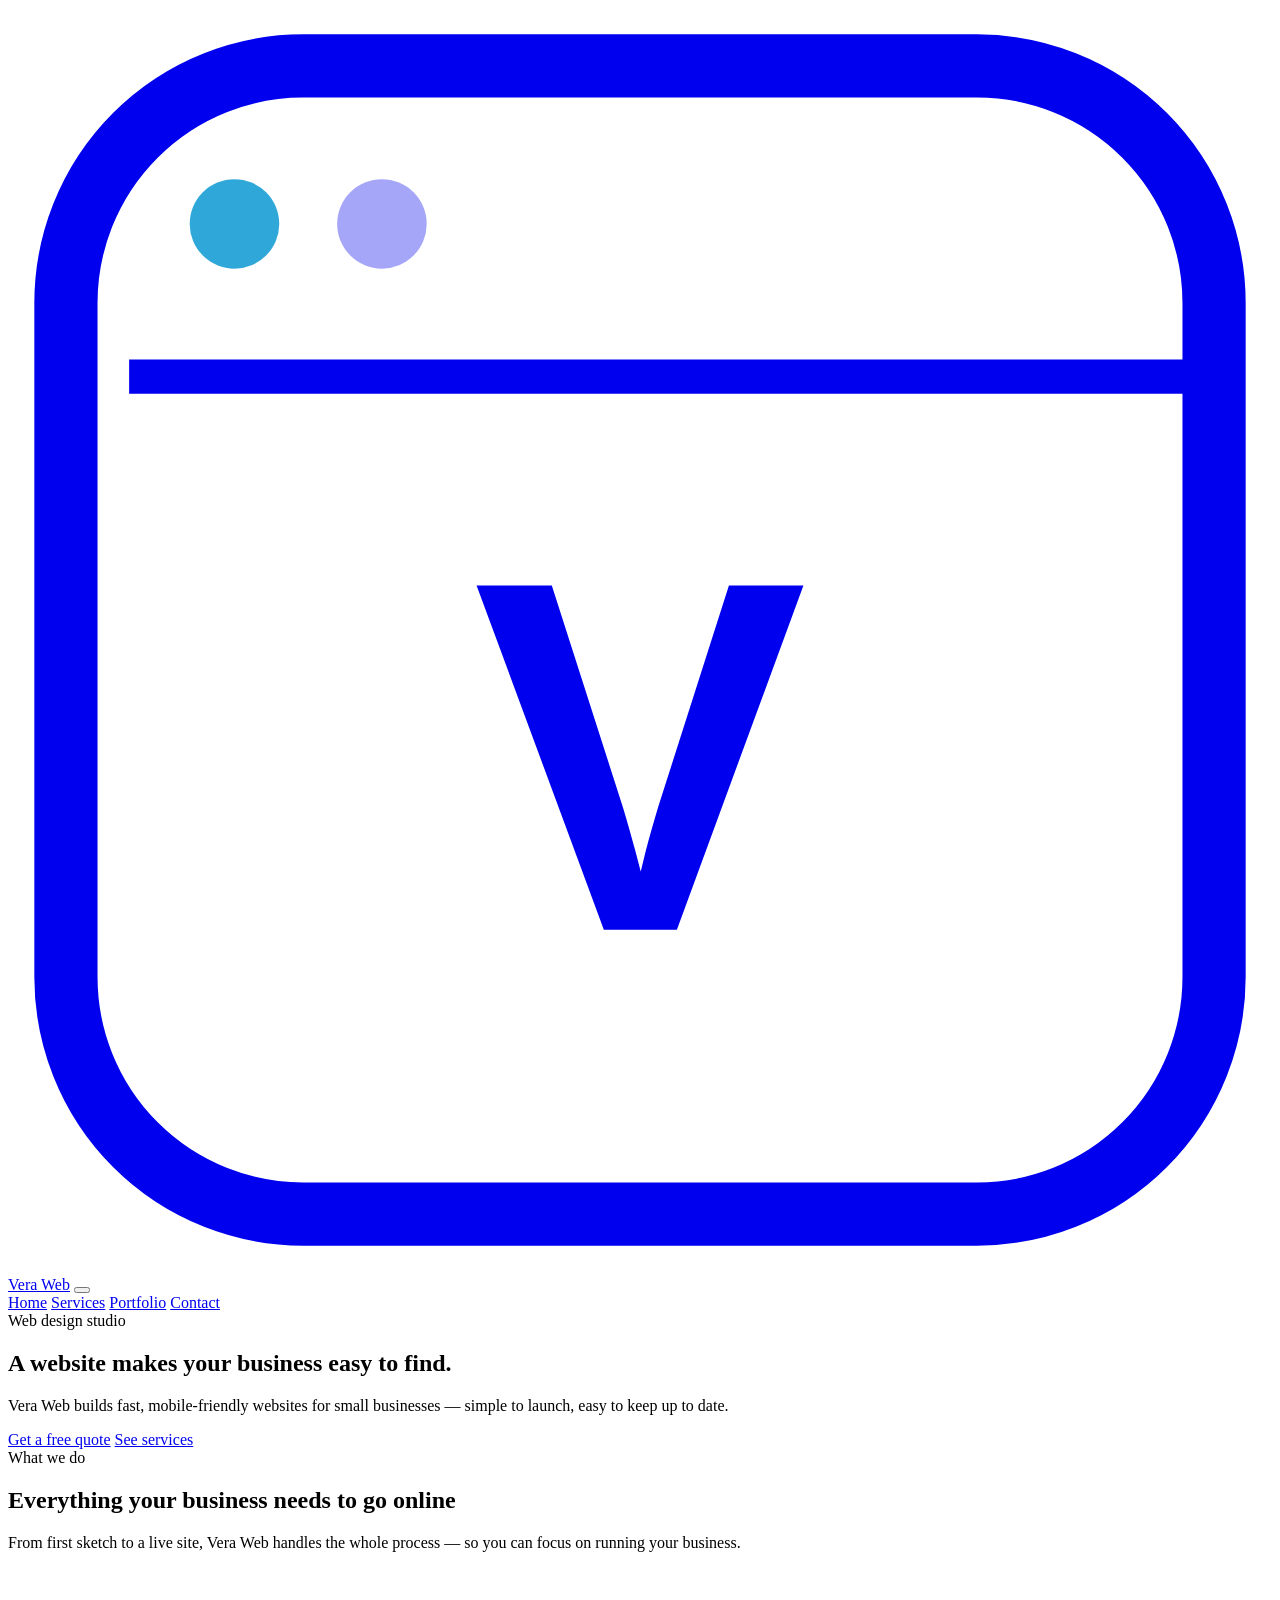
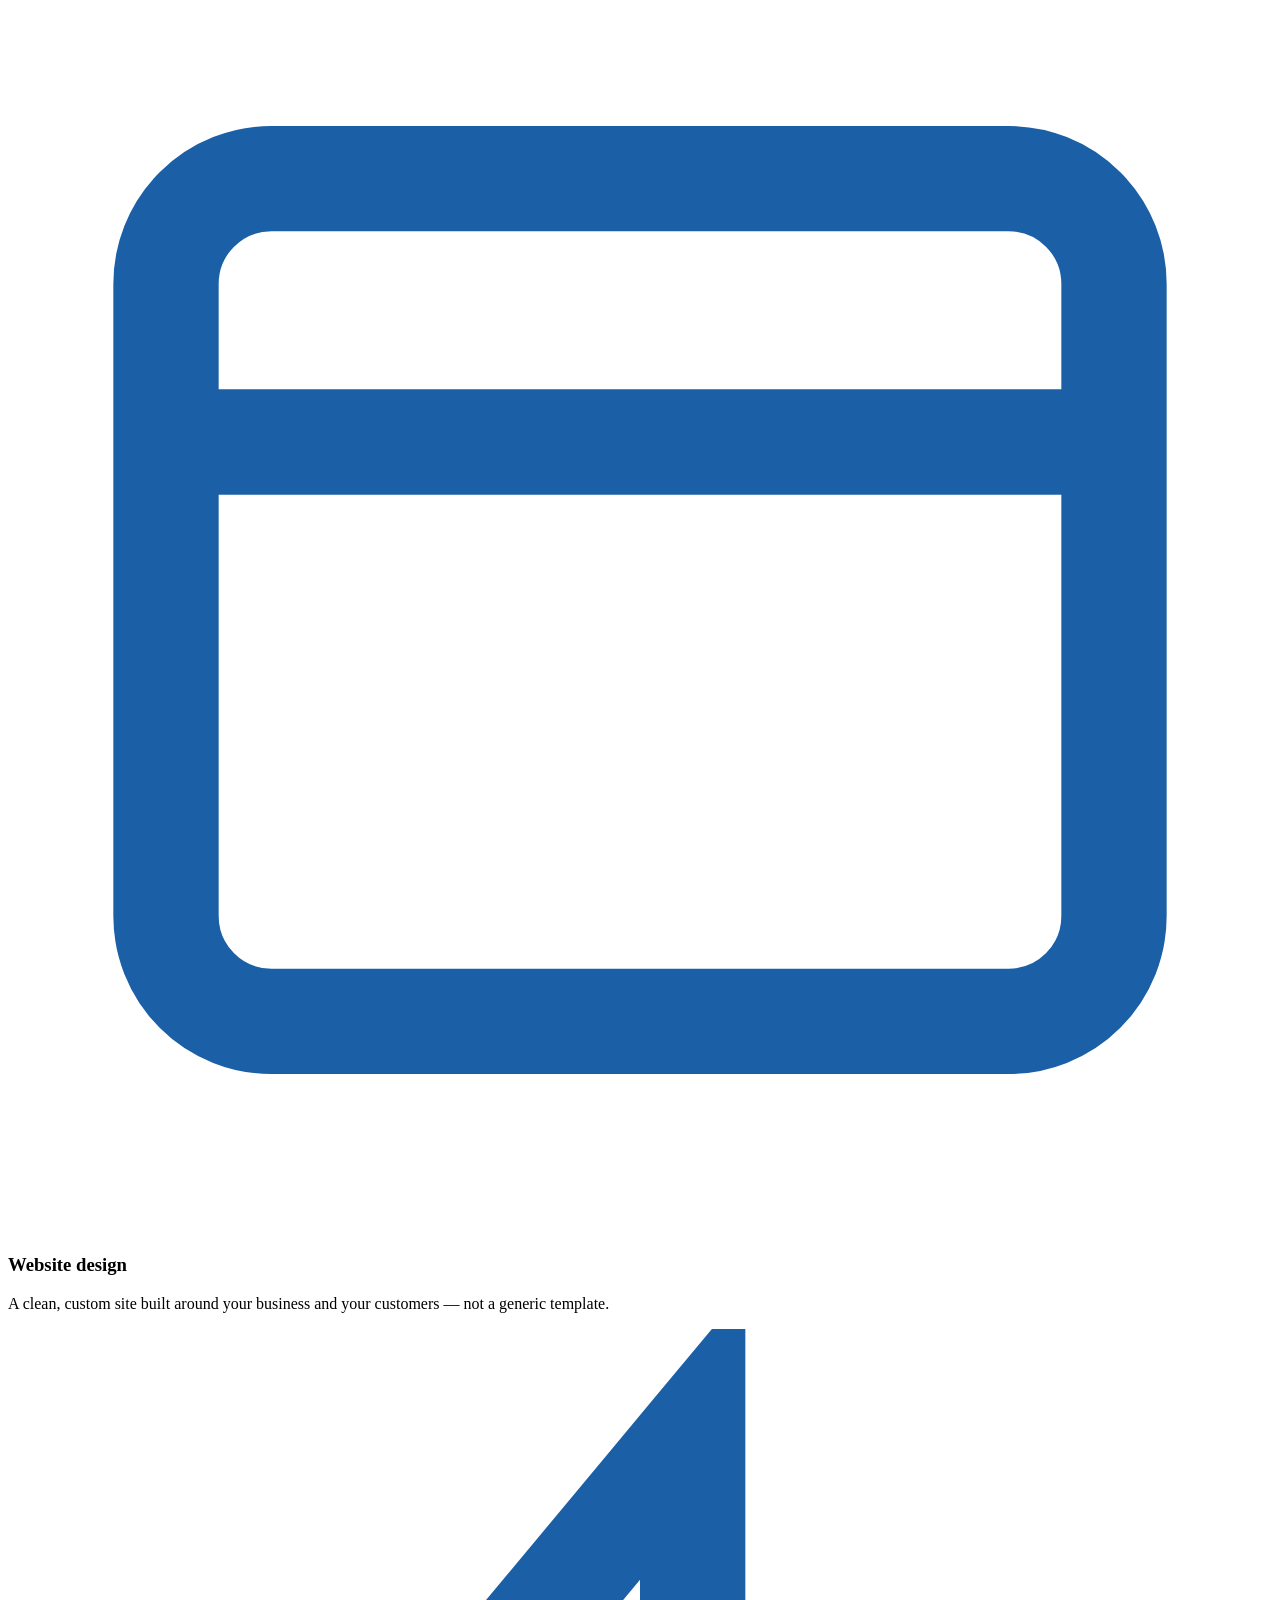
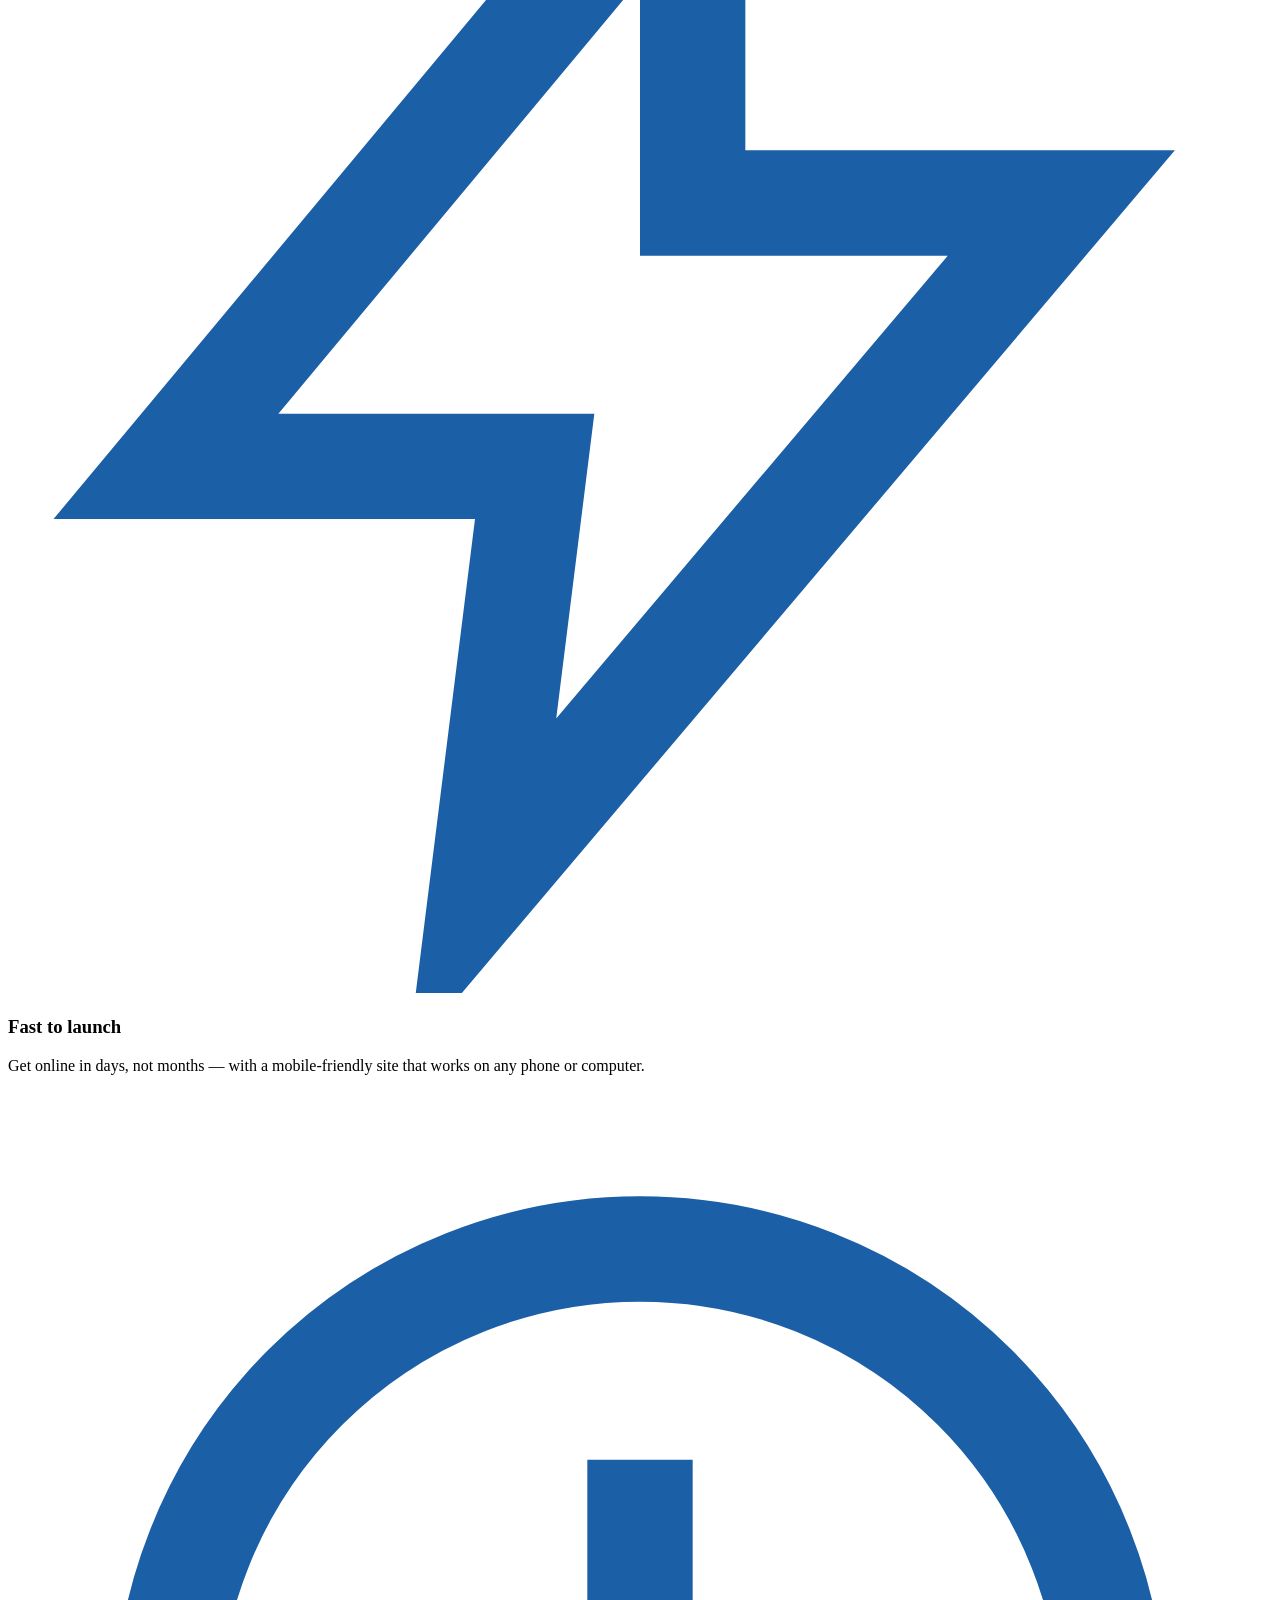
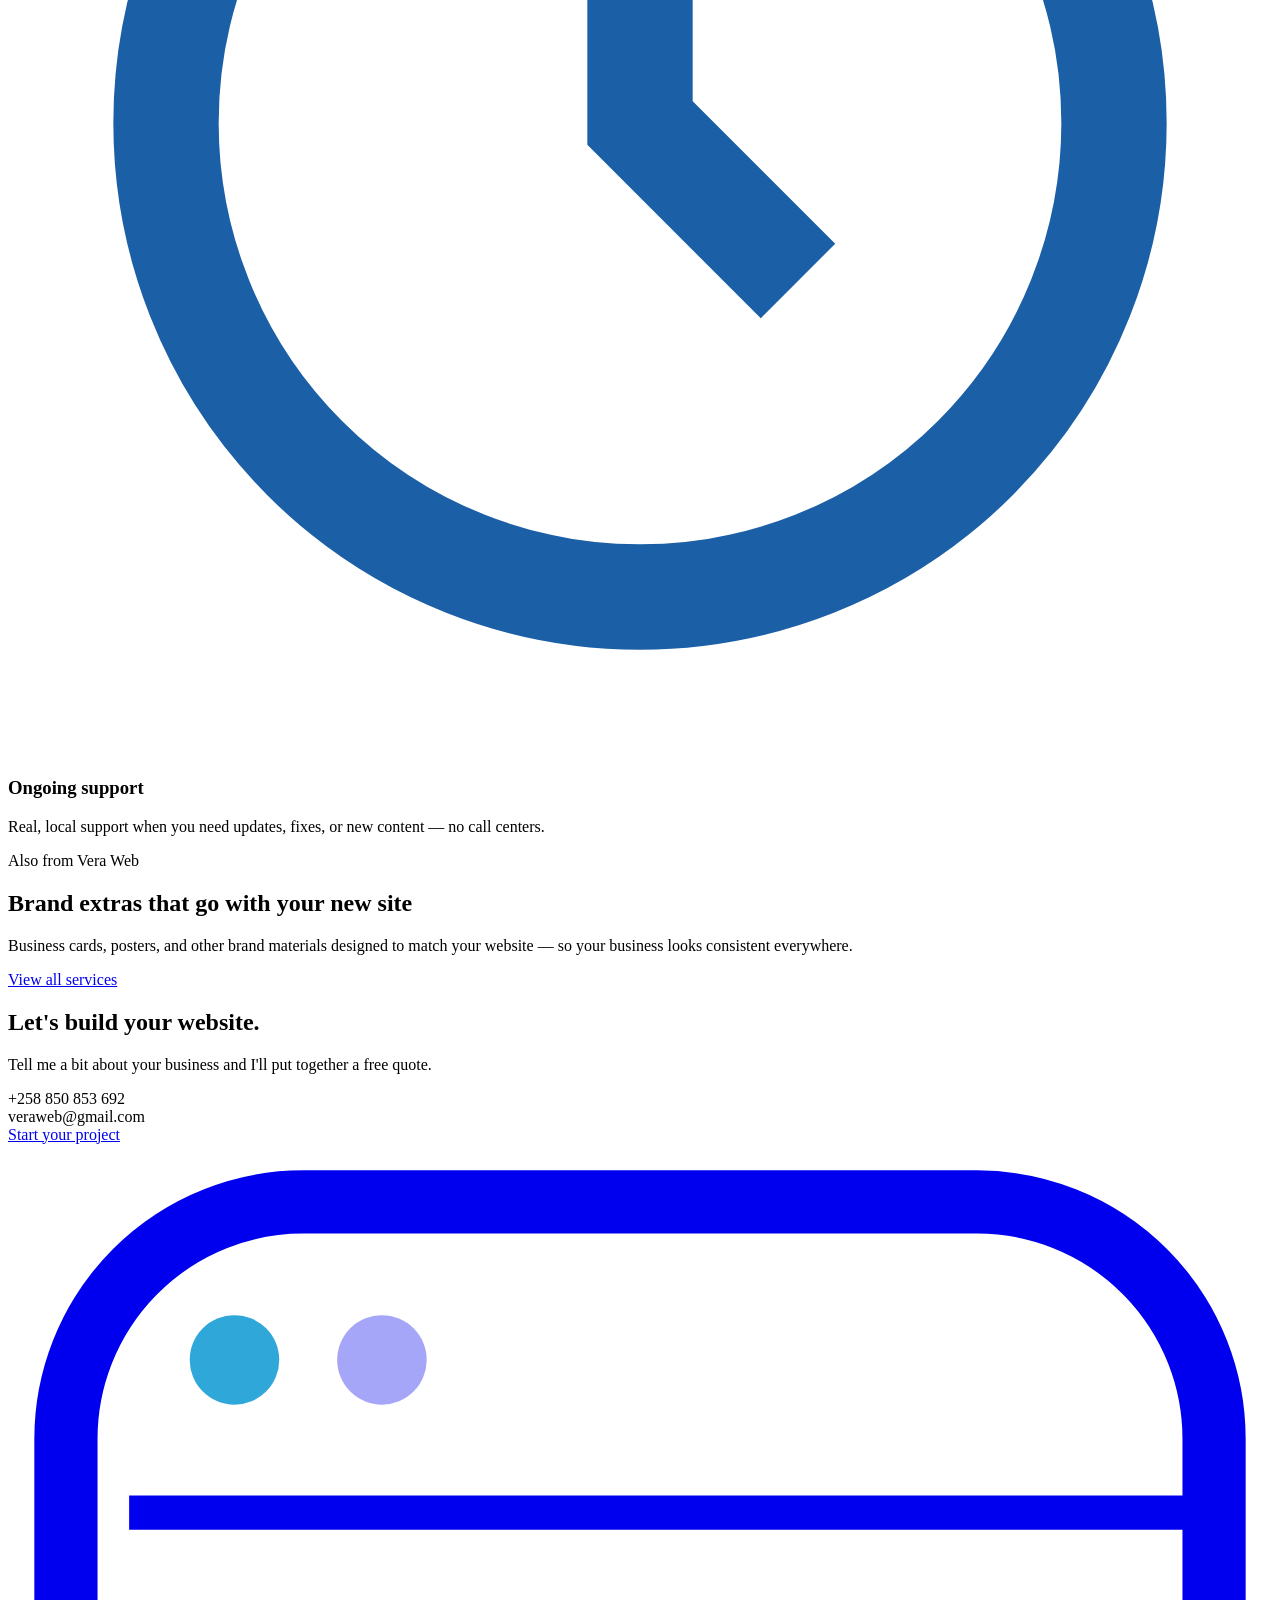
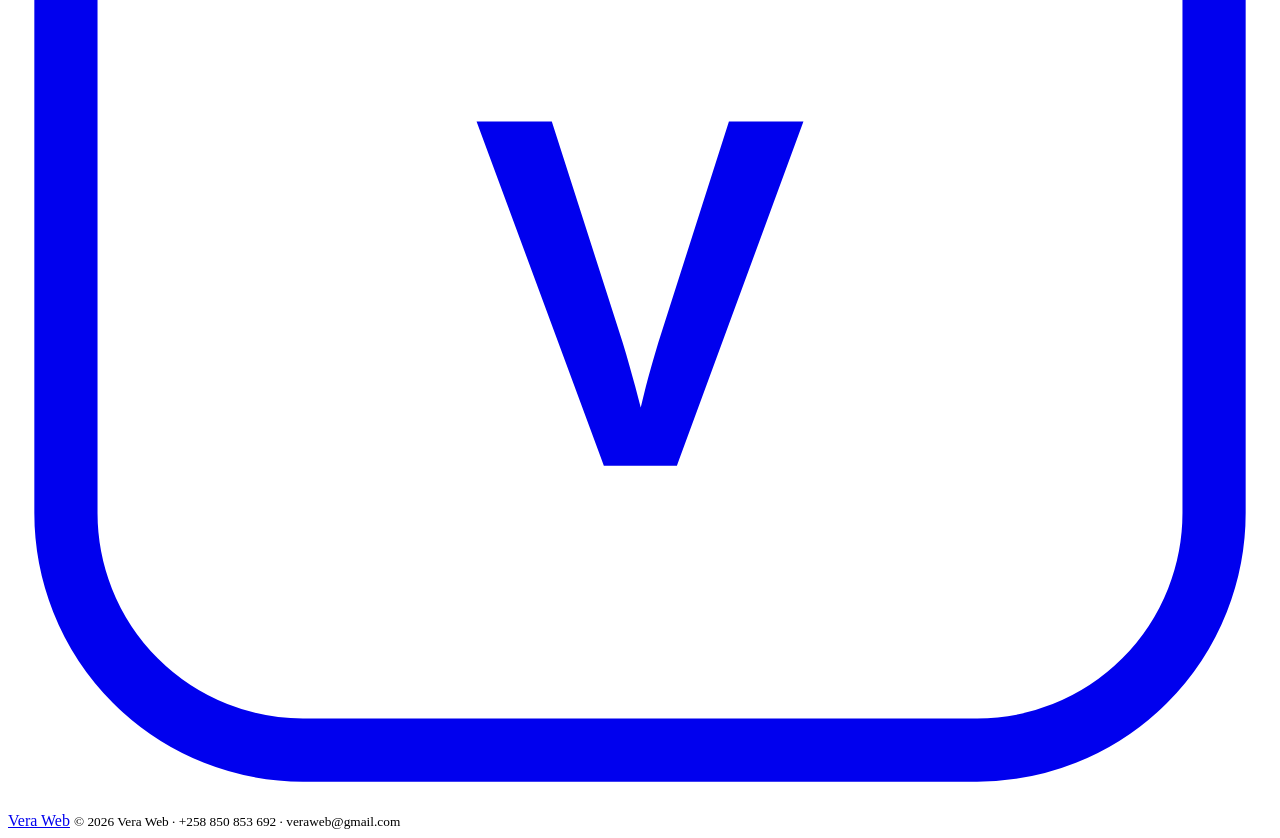
==== index.html @ dc4dde9e "Add files via upload" ====
<!DOCTYPE html>
<html lang="en">
<head>
<meta charset="UTF-8">
<meta name="viewport" content="width=device-width, initial-scale=1.0">
<title>Home · Vera Web</title>
<meta name="description" content="Vera Web builds fast, mobile-friendly websites for small businesses.">
<link rel="stylesheet" href="css/style.css">
</head>
<body>

  <header class="site">
    <div class="bar">
      <a href="index.html" class="brand"><svg viewBox="0 0 48 48" xmlns="http://www.w3.org/2000/svg" aria-hidden="true">
  <rect x="2.2" y="2.2" width="43.6" height="43.6" rx="9" fill="none" stroke="currentColor" stroke-width="2.4"/>
  <line x1="4.6" y1="14" x2="45.4" y2="14" stroke="currentColor" stroke-width="1.3"/>
  <circle cx="8.6" cy="8.2" r="1.7" fill="#2FA8D9"/>
  <circle cx="14.2" cy="8.2" r="1.7" fill="currentColor" opacity=".35"/>
  <text x="24" y="35" text-anchor="middle" font-family="Poppins, sans-serif" font-weight="700" font-size="19" fill="currentColor">V</text>
</svg> Vera Web</a>
      <button class="nav-toggle" aria-label="Toggle menu" onclick="document.querySelector('nav.main').classList.toggle('open')">
        <span></span><span></span><span></span>
      </button>
      <nav class="main">
      <a href="index.html" class="active">Home</a>
      <a href="services.html" class="">Services</a>
      <a href="portfolio.html" class="">Portfolio</a>
      <a href="contact.html" class="">Contact</a>
      </nav>
    </div>
  </header>


  <section class="hero">
    <div class="wrap">
      <span class="eyebrow">Web design studio</span>
      <h1>A website makes your business easy to find.</h1>
      <p class="lead">Vera Web builds fast, mobile-friendly websites for small businesses — simple to launch, easy to keep up to date.</p>
      <div class="cta-row">
        <a href="contact.html" class="btn btn-primary">Get a free quote</a>
        <a href="services.html" class="btn btn-ghost">See services</a>
      </div>
      <div class="loadbar on-dark" style="width:100%;max-width:340px;">
        <i style="width:72%"></i><span class="dot" style="left:72%"></span>
      </div>
    </div>
  </section>

  <section>
    <div class="wrap">
      <div class="section-head">
        <span class="kicker">What we do</span>
        <h2>Everything your business needs to go online</h2>
        <p>From first sketch to a live site, Vera Web handles the whole process — so you can focus on running your business.</p>
      </div>
      <div class="grid cols-3">
        <div class="card">
          <div class="icon">
            <svg viewBox="0 0 24 24" fill="none" stroke="#1B5FA6" stroke-width="2"><rect x="3" y="4" width="18" height="16" rx="2"/><path d="M3 9h18"/></svg>
          </div>
          <h3>Website design</h3>
          <p>A clean, custom site built around your business and your customers — not a generic template.</p>
        </div>
        <div class="card">
          <div class="icon">
            <svg viewBox="0 0 24 24" fill="none" stroke="#1B5FA6" stroke-width="2"><path d="M13 2 3 14h7l-1 8 11-13h-7z"/></svg>
          </div>
          <h3>Fast to launch</h3>
          <p>Get online in days, not months — with a mobile-friendly site that works on any phone or computer.</p>
        </div>
        <div class="card">
          <div class="icon">
            <svg viewBox="0 0 24 24" fill="none" stroke="#1B5FA6" stroke-width="2"><circle cx="12" cy="12" r="9"/><path d="M12 7v5l3 3"/></svg>
          </div>
          <h3>Ongoing support</h3>
          <p>Real, local support when you need updates, fixes, or new content — no call centers.</p>
        </div>
      </div>
    </div>
  </section>

  <section class="bg-mist">
    <div class="wrap">
      <div class="section-head">
        <span class="kicker">Also from Vera Web</span>
        <h2>Brand extras that go with your new site</h2>
        <p>Business cards, posters, and other brand materials designed to match your website — so your business looks consistent everywhere.</p>
      </div>
      <a href="services.html" class="btn btn-primary">View all services</a>
    </div>
  </section>

  <section class="cta-band">
    <div class="wrap">
      <h2>Let's build your website.</h2>
      <p>Tell me a bit about your business and I'll put together a free quote.</p>
      <div class="contact-line"><span class="dot-mark"></span> +258 850 853 692</div>
      <div class="contact-line"><span class="dot-mark"></span> veraweb@gmail.com</div>
      <a href="contact.html" class="btn btn-primary" style="margin-top:18px;">Start your project</a>
    </div>
  </section>


  <footer class="site">
    <div class="wrap bar">
      <a href="index.html" class="brand"><svg viewBox="0 0 48 48" xmlns="http://www.w3.org/2000/svg" aria-hidden="true">
  <rect x="2.2" y="2.2" width="43.6" height="43.6" rx="9" fill="none" stroke="currentColor" stroke-width="2.4"/>
  <line x1="4.6" y1="14" x2="45.4" y2="14" stroke="currentColor" stroke-width="1.3"/>
  <circle cx="8.6" cy="8.2" r="1.7" fill="#2FA8D9"/>
  <circle cx="14.2" cy="8.2" r="1.7" fill="currentColor" opacity=".35"/>
  <text x="24" y="35" text-anchor="middle" font-family="Poppins, sans-serif" font-weight="700" font-size="19" fill="currentColor">V</text>
</svg> Vera Web</a>
      <small>&copy; 2026 Vera Web &middot; +258 850 853 692 &middot; veraweb@gmail.com</small>
    </div>
  </footer>

</body>
</html>
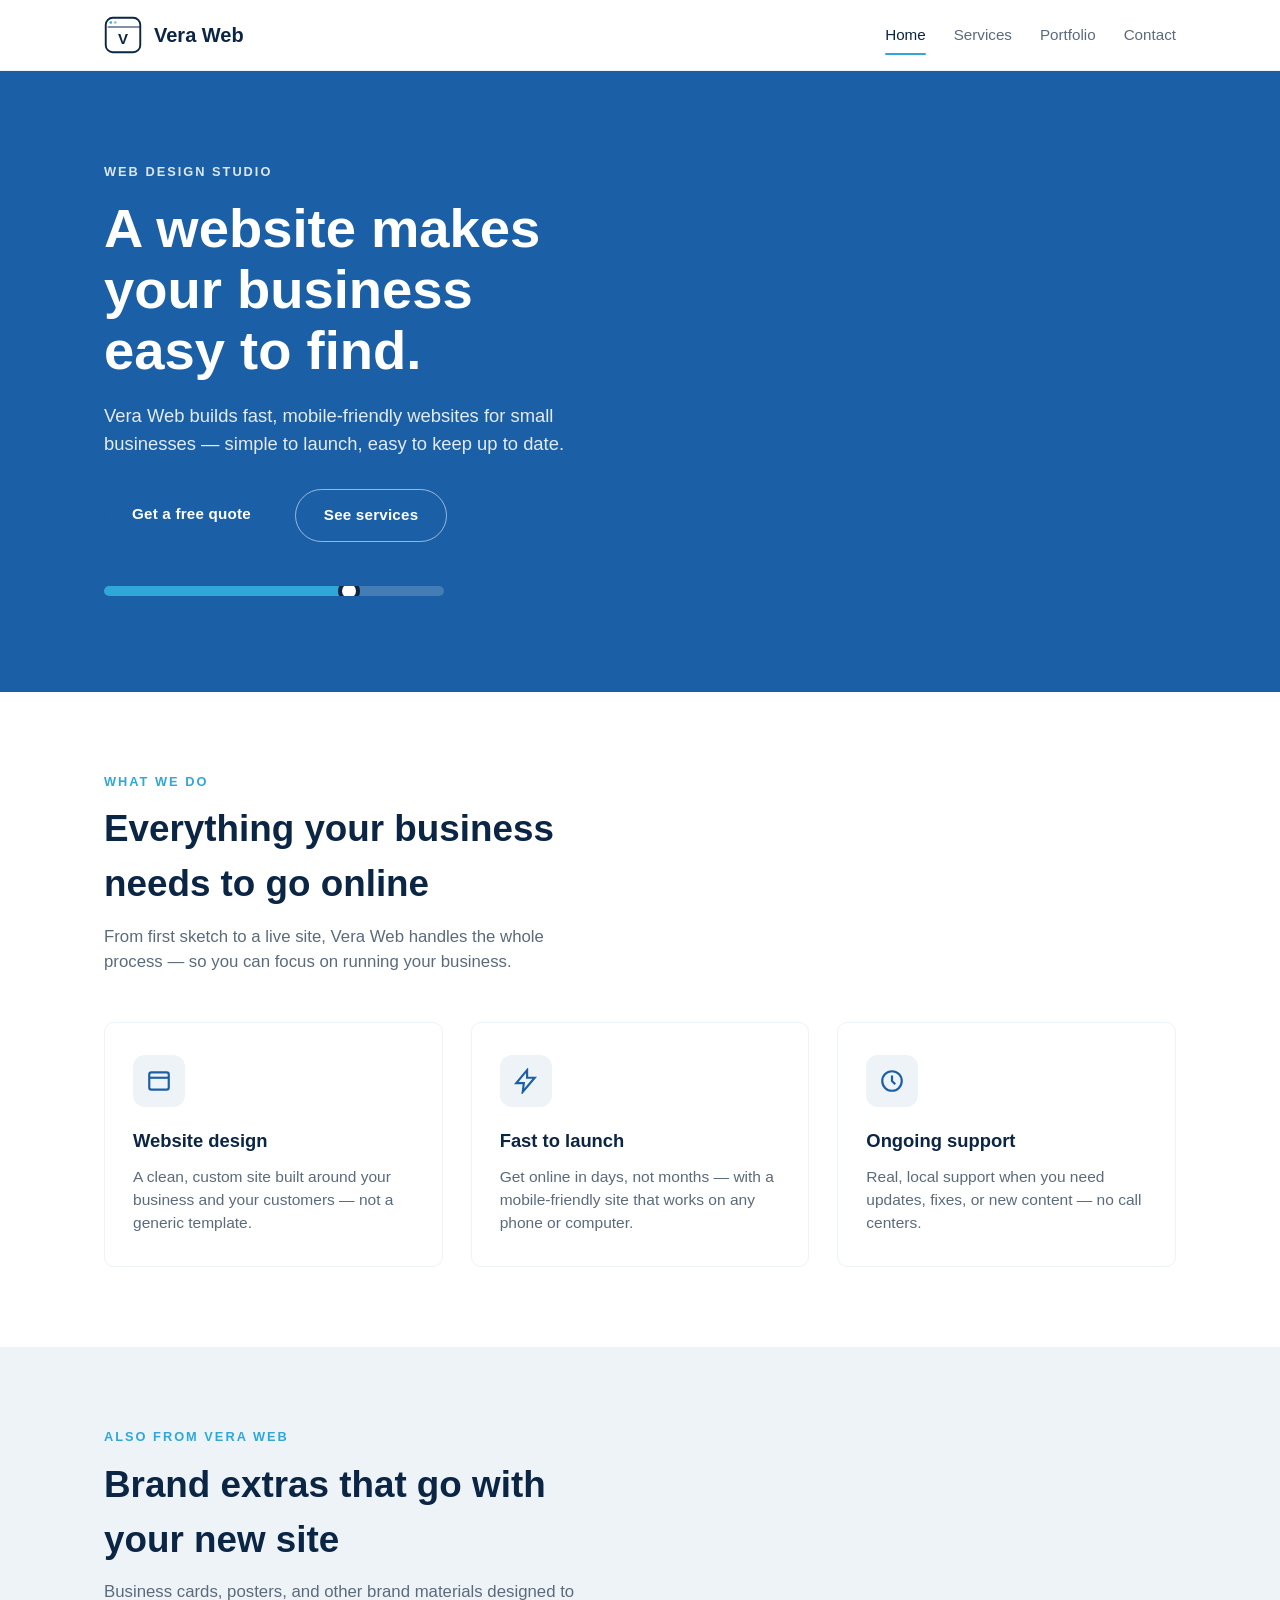
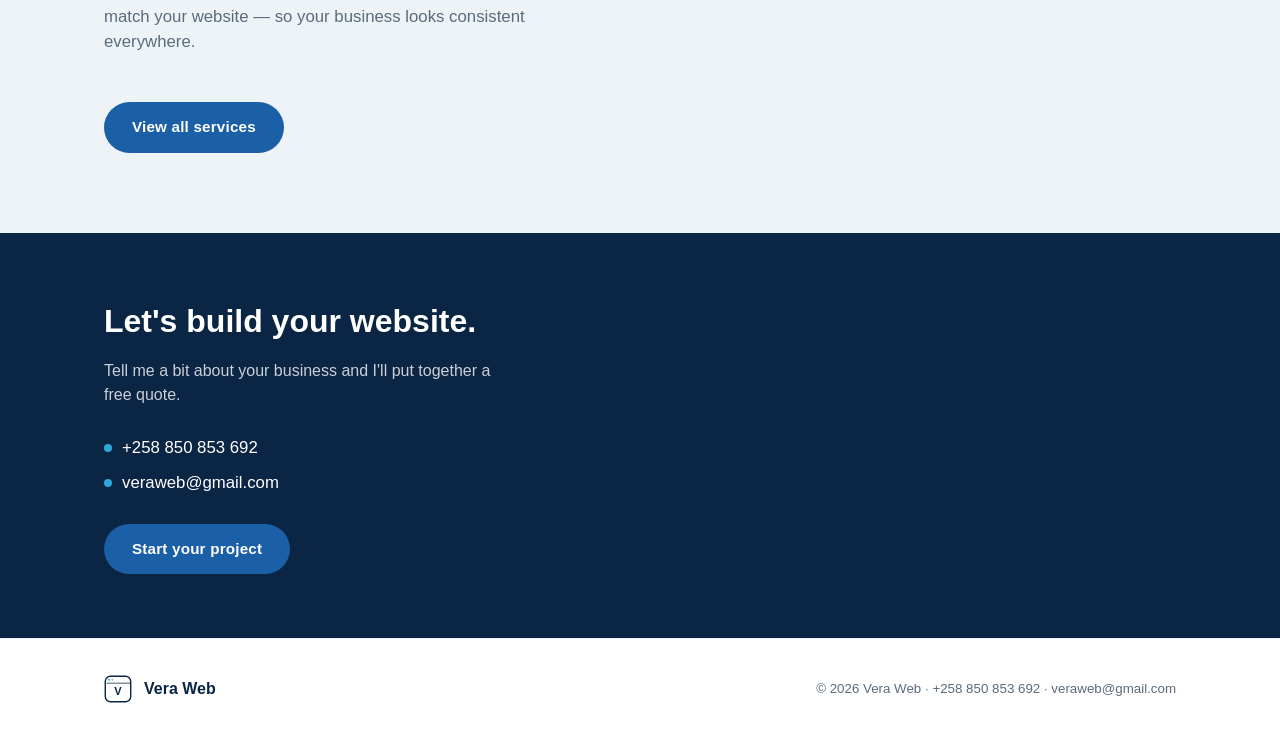
==== commit e2f371d2: "Update index.html" ====
--- a/index.html
+++ b/index.html
@@ -5,7 +5,7 @@
 <meta name="viewport" content="width=device-width, initial-scale=1.0">
 <title>Home · Vera Web</title>
 <meta name="description" content="Vera Web builds fast, mobile-friendly websites for small businesses.">
-<link rel="stylesheet" href="css/style.css">
+<link rel="stylesheet" href="style.css">
 </head>
 <body>
 
--- a/style.css
+++ b/style.css
@@ -0,0 +1,178 @@
+@import url('https://fonts.googleapis.com/css2?family=Poppins:ital,wght@0,400;0,500;0,600;0,700;1,400&display=swap');
+
+:root{
+  --navy:#0B2545;
+  --blue:#1B5FA6;
+  --cyan:#2FA8D9;
+  --white:#FFFFFF;
+  --mist:#EEF3F8;
+  --slate:#5B6B7C;
+  --radius:10px;
+  --maxw:1120px;
+}
+
+*{box-sizing:border-box;}
+html{scroll-behavior:smooth;}
+body{
+  margin:0;
+  font-family:'Poppins',sans-serif;
+  color:var(--navy);
+  background:var(--white);
+  line-height:1.5;
+}
+img{max-width:100%;display:block;}
+a{color:inherit;text-decoration:none;}
+.wrap{max-width:var(--maxw);margin:0 auto;padding:0 24px;}
+
+/* ---------- Header ---------- */
+header.site{
+  position:sticky;top:0;z-index:50;
+  background:rgba(255,255,255,.92);
+  backdrop-filter:blur(6px);
+  border-bottom:1px solid var(--mist);
+}
+header.site .bar{
+  display:flex;align-items:center;justify-content:space-between;
+  padding:16px 24px;max-width:var(--maxw);margin:0 auto;
+}
+.brand{display:flex;align-items:center;gap:12px;font-weight:700;font-size:1.25rem;color:var(--navy);}
+.brand svg{width:38px;height:38px;flex:none;}
+nav.main{display:flex;gap:28px;align-items:center;}
+nav.main a{font-weight:500;font-size:.95rem;color:var(--slate);padding:6px 0;position:relative;}
+nav.main a:hover,nav.main a.active{color:var(--navy);}
+nav.main a.active::after{
+  content:"";position:absolute;left:0;right:0;bottom:-3px;height:2px;background:var(--cyan);border-radius:2px;
+}
+.nav-toggle{display:none;background:none;border:0;cursor:pointer;padding:4px;}
+.nav-toggle span{display:block;width:24px;height:2px;background:var(--navy);margin:5px 0;border-radius:2px;}
+
+@media (max-width:760px){
+  nav.main{
+    position:absolute;top:100%;left:0;right:0;
+    background:var(--white);
+    flex-direction:column;align-items:flex-start;
+    padding:8px 24px 20px;gap:14px;
+    border-bottom:1px solid var(--mist);
+    display:none;
+  }
+  nav.main.open{display:flex;}
+  .nav-toggle{display:block;}
+}
+
+/* ---------- Buttons ---------- */
+.btn{
+  display:inline-block;padding:14px 28px;border-radius:999px;
+  font-weight:600;font-size:.95rem;letter-spacing:.2px;
+  transition:transform .15s ease, box-shadow .15s ease;
+}
+.btn-primary{background:var(--blue);color:var(--white);}
+.btn-primary:hover{transform:translateY(-2px);box-shadow:0 10px 24px rgba(27,95,166,.28);}
+.btn-ghost{background:transparent;color:var(--white);border:1.5px solid rgba(255,255,255,.55);}
+.btn-ghost:hover{border-color:var(--white);}
+.btn-ghost.on-light{color:var(--navy);border-color:var(--mist);}
+.btn-ghost.on-light:hover{border-color:var(--blue);}
+
+/* ---------- Loading bar motif ---------- */
+.loadbar{height:10px;border-radius:999px;background:var(--mist);position:relative;overflow:hidden;}
+.loadbar i{position:absolute;left:0;top:0;bottom:0;border-radius:999px;background:var(--blue);}
+.loadbar .dot{position:absolute;top:50%;width:14px;height:14px;border-radius:50%;background:var(--cyan);transform:translate(-50%,-50%);box-shadow:0 0 0 4px var(--white);}
+.loadbar.on-dark{background:rgba(255,255,255,.18);}
+.loadbar.on-dark i{background:var(--cyan);}
+.loadbar.on-dark .dot{background:var(--white);box-shadow:0 0 0 4px var(--navy);}
+
+/* ---------- Hero ---------- */
+.hero{background:var(--blue);color:var(--white);padding:88px 0 96px;}
+.hero .eyebrow{
+  display:inline-flex;align-items:center;gap:8px;
+  font-size:.8rem;letter-spacing:2px;font-weight:600;
+  color:rgba(255,255,255,.85);text-transform:uppercase;
+  margin-bottom:18px;
+}
+.hero h1{font-size:clamp(2rem,4.4vw,3.4rem);font-weight:700;line-height:1.12;margin:0 0 20px;max-width:15ch;}
+.hero p.lead{font-size:1.15rem;color:rgba(255,255,255,.88);max-width:46ch;margin:0 0 32px;}
+.hero .cta-row{display:flex;gap:16px;flex-wrap:wrap;margin-bottom:44px;}
+.hero .loadbar{max-width:340px;}
+
+/* ---------- Sections ---------- */
+section{padding:80px 0;}
+section.tight{padding:56px 0;}
+.section-head{max-width:56ch;margin-bottom:48px;}
+.section-head .kicker{color:var(--cyan);font-weight:600;font-size:.8rem;letter-spacing:2px;text-transform:uppercase;display:block;margin-bottom:10px;}
+.section-head h2{font-size:clamp(1.6rem,3vw,2.3rem);margin:0 0 12px;font-weight:700;}
+.section-head p{color:var(--slate);font-size:1.05rem;margin:0;}
+.bg-mist{background:var(--mist);}
+
+/* ---------- Cards ---------- */
+.grid{display:grid;gap:28px;}
+.grid.cols-3{grid-template-columns:repeat(3,1fr);}
+@media (max-width:860px){.grid.cols-3{grid-template-columns:1fr;}}
+
+.card{
+  background:var(--white);border:1px solid var(--mist);border-radius:var(--radius);
+  padding:32px 28px;
+}
+.card .icon{
+  width:52px;height:52px;border-radius:12px;background:var(--mist);
+  display:flex;align-items:center;justify-content:center;margin-bottom:20px;
+}
+.card .icon svg{width:26px;height:26px;}
+.card h3{margin:0 0 10px;font-size:1.15rem;font-weight:600;}
+.card p{margin:0;color:var(--slate);font-size:.97rem;}
+
+/* ---------- Process steps (portfolio/coming soon) ---------- */
+.steps{display:grid;gap:0;}
+.step{
+  display:grid;grid-template-columns:64px 1fr;gap:20px;
+  padding:28px 0;border-top:1px solid var(--mist);
+}
+.step:last-child{border-bottom:1px solid var(--mist);}
+.step .num{
+  width:44px;height:44px;border-radius:50%;background:var(--navy);color:var(--white);
+  display:flex;align-items:center;justify-content:center;font-weight:700;font-size:.95rem;
+}
+.step h3{margin:0 0 6px;font-size:1.1rem;font-weight:600;}
+.step p{margin:0;color:var(--slate);}
+
+.coming-soon{
+  border:1.5px dashed #C7D6E5;border-radius:var(--radius);
+  padding:40px;text-align:center;background:var(--mist);
+}
+.coming-soon .loadbar{max-width:280px;margin:20px auto 0;}
+
+/* ---------- CTA band ---------- */
+.cta-band{background:var(--navy);color:var(--white);padding:64px 0;}
+.cta-band h2{font-size:clamp(1.5rem,3vw,2rem);margin:0 0 14px;font-weight:700;}
+.cta-band p{color:rgba(255,255,255,.78);margin:0 0 28px;max-width:44ch;}
+.cta-band .contact-line{display:flex;align-items:center;gap:10px;margin-bottom:10px;font-size:1.05rem;}
+.cta-band .contact-line .dot-mark{width:8px;height:8px;border-radius:50%;background:var(--cyan);flex:none;}
+
+/* ---------- Footer ---------- */
+footer.site{padding:36px 0;border-top:1px solid var(--mist);}
+footer.site .bar{display:flex;justify-content:space-between;align-items:center;flex-wrap:wrap;gap:14px;}
+footer.site .brand{font-size:1rem;}
+footer.site .brand svg{width:28px;height:28px;}
+footer.site small{color:var(--slate);}
+
+/* ---------- Page hero (inner pages) ---------- */
+.page-hero{background:var(--blue);color:var(--white);padding:64px 0;}
+.page-hero .kicker{color:rgba(255,255,255,.75);font-weight:600;letter-spacing:2px;font-size:.8rem;text-transform:uppercase;display:block;margin-bottom:10px;}
+.page-hero h1{font-size:clamp(1.8rem,4vw,2.6rem);margin:0 0 14px;font-weight:700;}
+.page-hero p{color:rgba(255,255,255,.85);max-width:52ch;margin:0;font-size:1.05rem;}
+
+/* ---------- Contact form ---------- */
+.form-grid{display:grid;gap:20px;max-width:560px;}
+label{display:block;font-weight:600;font-size:.9rem;margin-bottom:8px;color:var(--navy);}
+input,textarea{
+  width:100%;padding:13px 14px;border:1.5px solid var(--mist);border-radius:8px;
+  font-family:'Poppins',sans-serif;font-size:.97rem;color:var(--navy);background:var(--white);
+}
+input:focus,textarea:focus{outline:none;border-color:var(--blue);}
+textarea{resize:vertical;min-height:130px;}
+
+.contact-grid{display:grid;grid-template-columns:1fr 1fr;gap:56px;}
+@media (max-width:820px){.contact-grid{grid-template-columns:1fr;}}
+.contact-info .row{display:flex;gap:14px;align-items:flex-start;margin-bottom:26px;}
+.contact-info .row .icon{width:42px;height:42px;border-radius:10px;background:var(--mist);display:flex;align-items:center;justify-content:center;flex:none;}
+.contact-info .row .icon svg{width:20px;height:20px;}
+.contact-info .row h4{margin:0 0 4px;font-size:.95rem;font-weight:600;}
+.contact-info .row p{margin:0;color:var(--slate);}
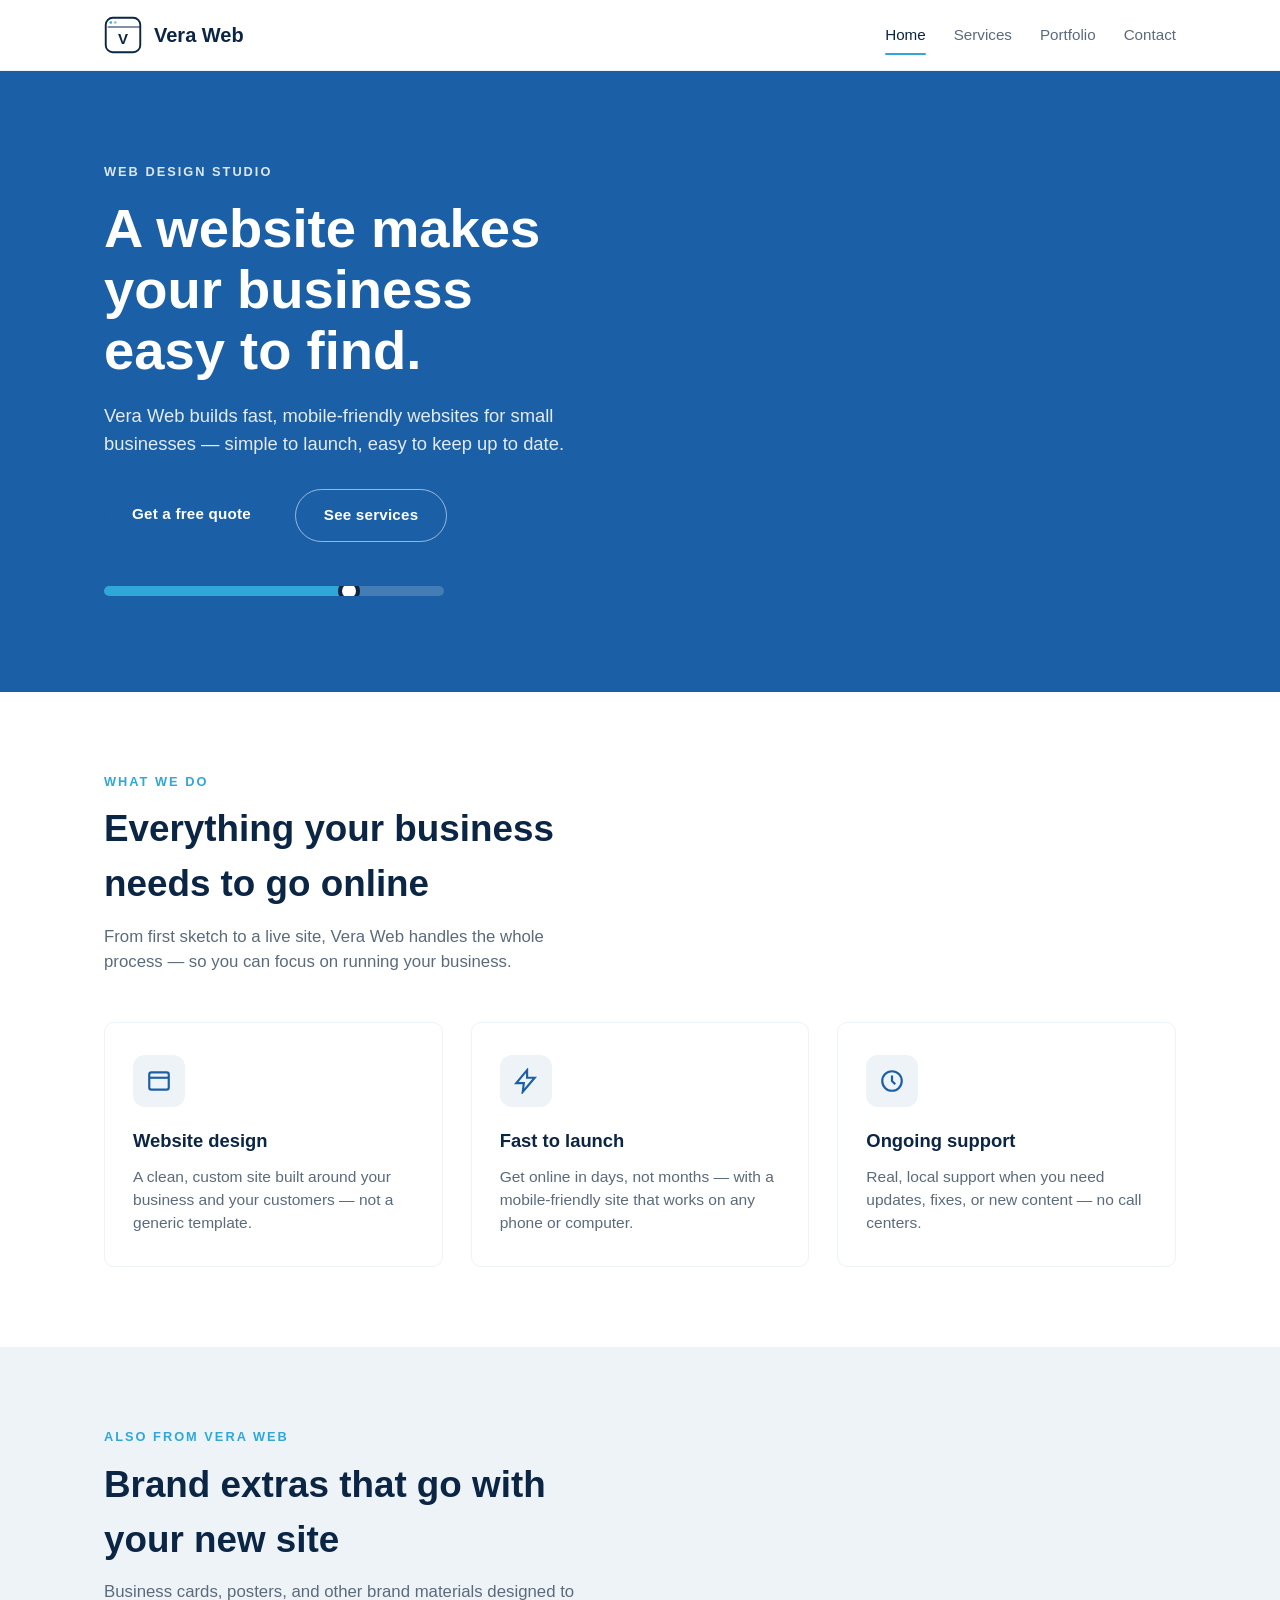
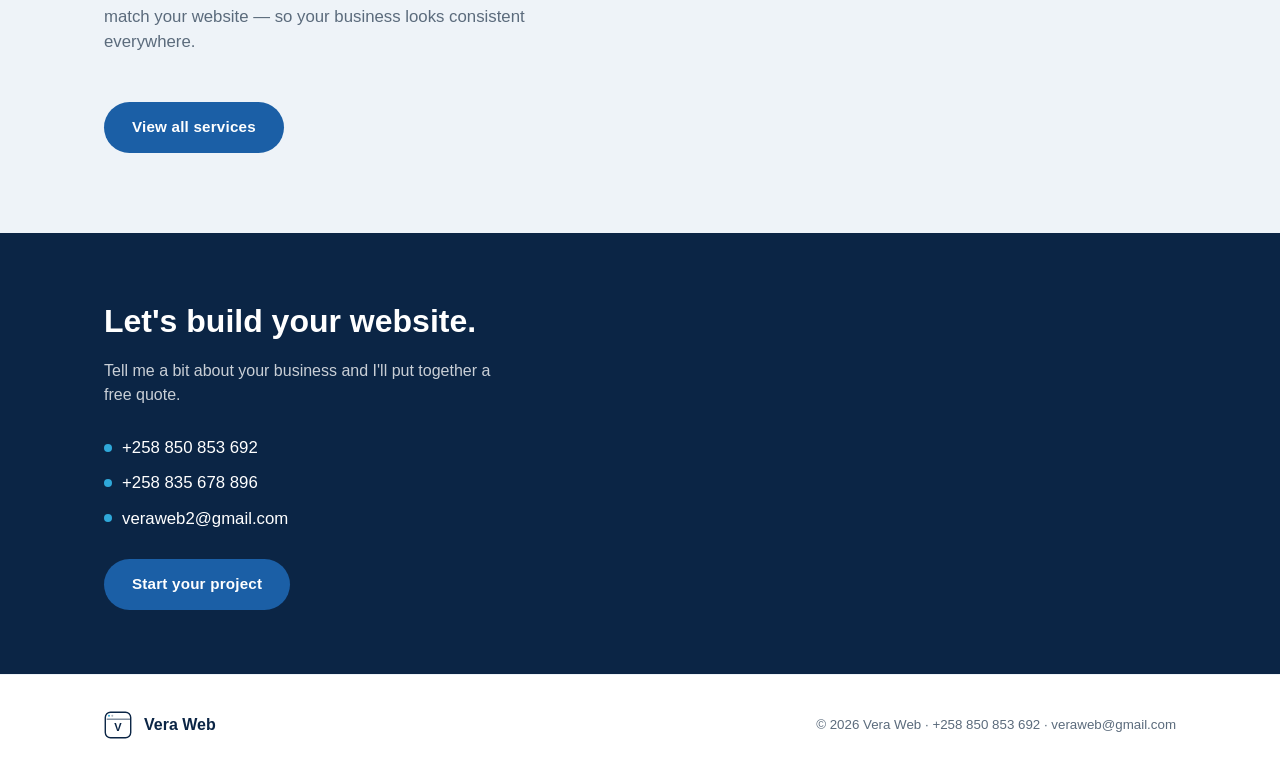
==== commit 7f936a89: "Update index.html" ====
--- a/index.html
+++ b/index.html
@@ -95,7 +95,8 @@
       <h2>Let's build your website.</h2>
       <p>Tell me a bit about your business and I'll put together a free quote.</p>
       <div class="contact-line"><span class="dot-mark"></span> +258 850 853 692</div>
-      <div class="contact-line"><span class="dot-mark"></span> veraweb@gmail.com</div>
+         <div class="contact-line"><span class="dot-mark"></span> +258 835 678 896</div>
+      <div class="contact-line"><span class="dot-mark"></span> veraweb2@gmail.com</div>
       <a href="contact.html" class="btn btn-primary" style="margin-top:18px;">Start your project</a>
     </div>
   </section>
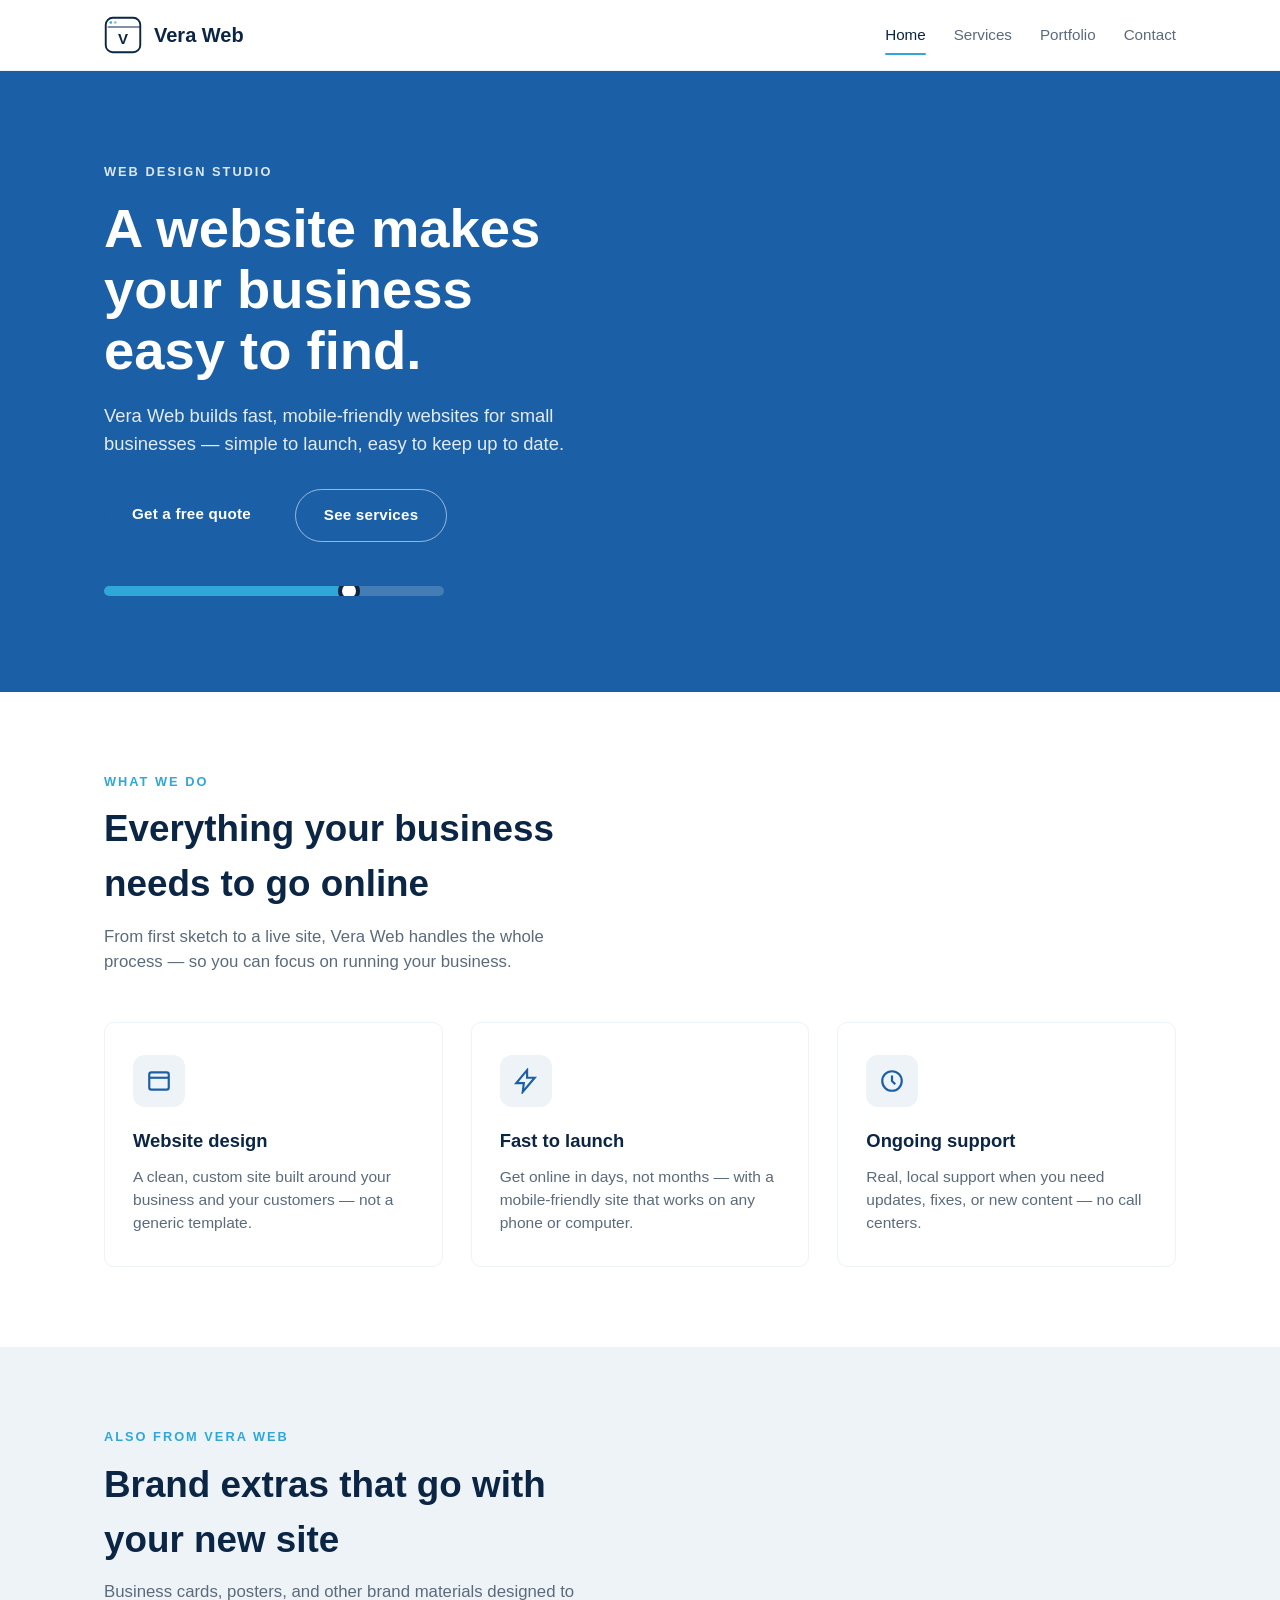
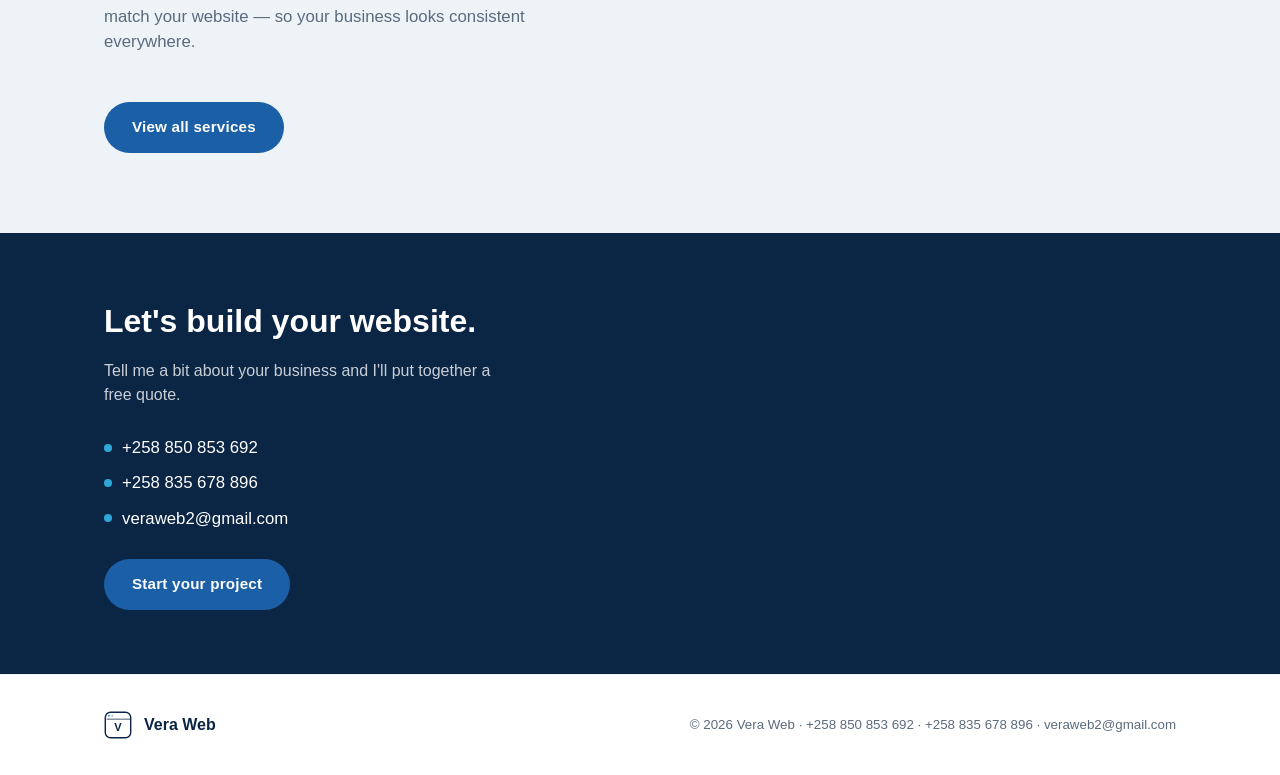
==== commit 26d7255d: "Update index.html" ====
--- a/index.html
+++ b/index.html
@@ -95,7 +95,7 @@
       <h2>Let's build your website.</h2>
       <p>Tell me a bit about your business and I'll put together a free quote.</p>
       <div class="contact-line"><span class="dot-mark"></span> +258 850 853 692</div>
-         <div class="contact-line"><span class="dot-mark"></span> +258 835 678 896</div>
+      <div class="contact-line"><span class="dot-mark"></span> +258 835 678 896</div>
       <div class="contact-line"><span class="dot-mark"></span> veraweb2@gmail.com</div>
       <a href="contact.html" class="btn btn-primary" style="margin-top:18px;">Start your project</a>
     </div>
@@ -111,7 +111,7 @@
   <circle cx="14.2" cy="8.2" r="1.7" fill="currentColor" opacity=".35"/>
   <text x="24" y="35" text-anchor="middle" font-family="Poppins, sans-serif" font-weight="700" font-size="19" fill="currentColor">V</text>
 </svg> Vera Web</a>
-      <small>&copy; 2026 Vera Web &middot; +258 850 853 692 &middot; veraweb@gmail.com</small>
+      <small>&copy; 2026 Vera Web &middot; +258 850 853 692 &middot; +258 835 678 896 &middot; veraweb2@gmail.com</small>
     </div>
   </footer>
 
